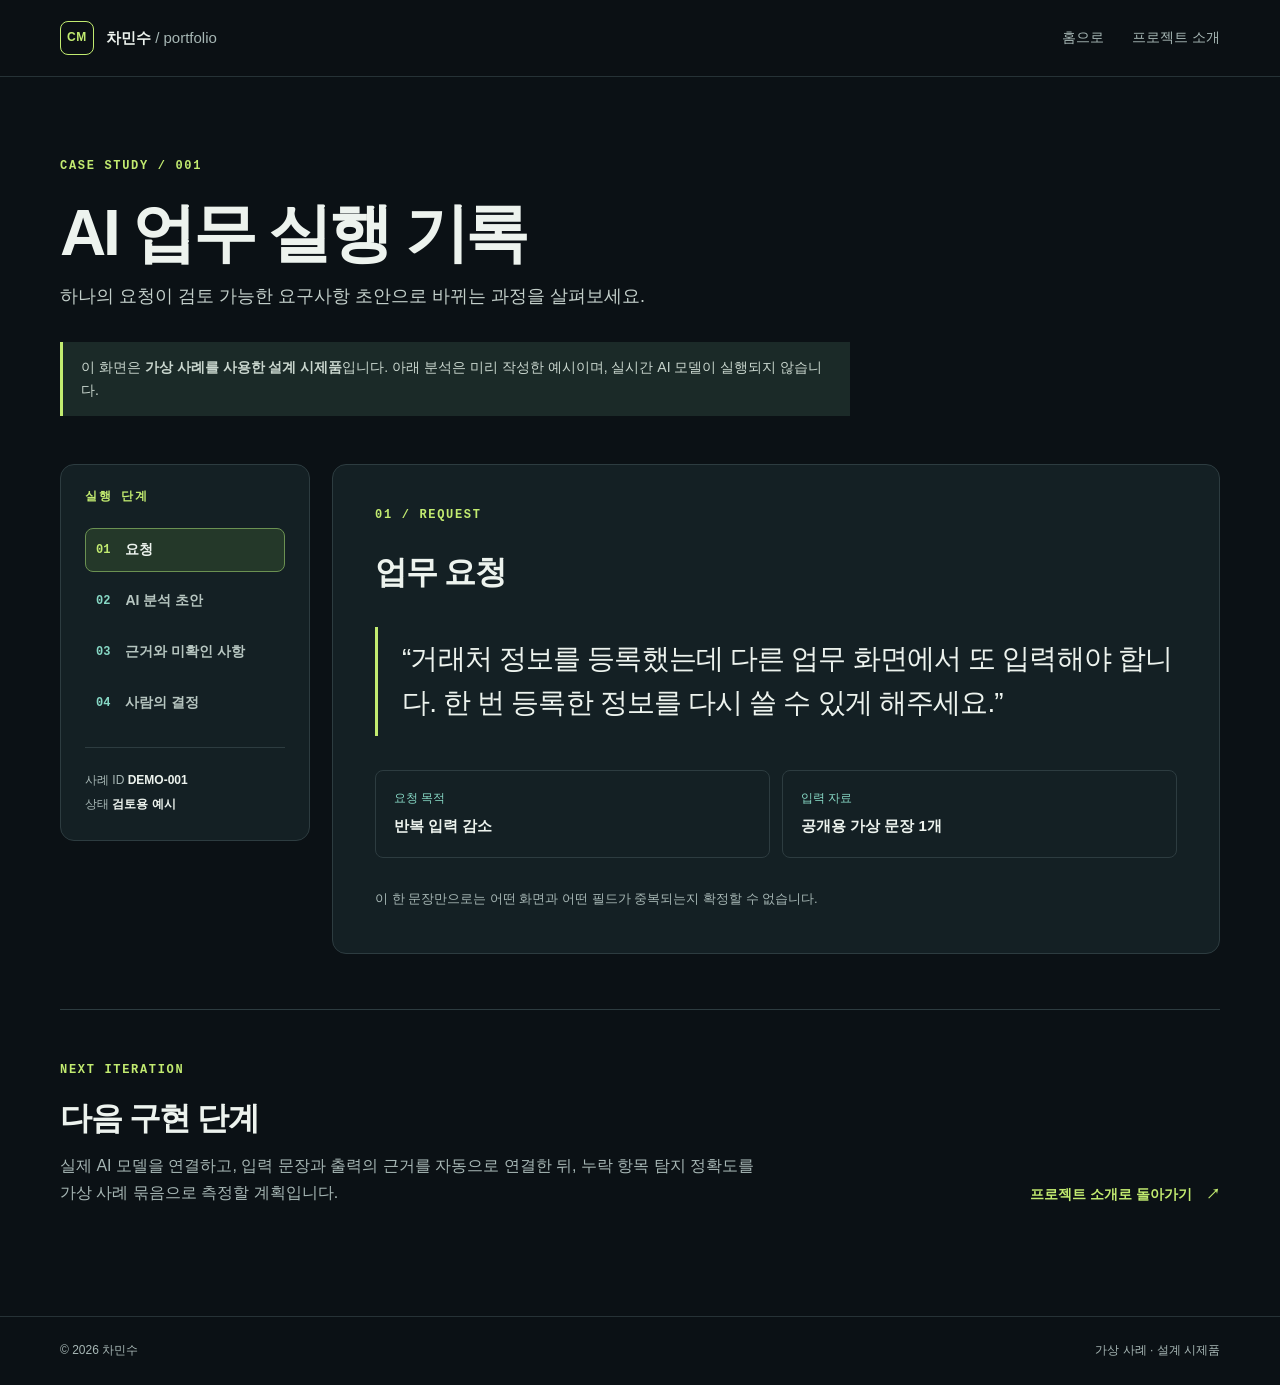
==== demo.html @ c3dadc70 "feat: AI 업무 실행 기록 포트폴리오 시안 추가" ====
<!doctype html>
<html lang="ko">
<head>
  <meta charset="utf-8">
  <meta name="viewport" content="width=device-width, initial-scale=1">
  <meta name="description" content="AI 업무 실행 기록의 가상 사례 화면. 요청, 분석, 근거, 사람의 결정을 단계별로 살펴봅니다.">
  <title>AI 업무 실행 기록 · 차민수</title>
  <link rel="stylesheet" href="styles.css">
  <script src="demo.js" defer></script>
</head>
<body>
  <a class="skip-link" href="#main">본문으로 이동</a>
  <header class="site-header"><div class="shell nav-row"><a class="brand" href="./"><span class="brand-mark">CM</span><span>차민수 <span class="brand-sub">/ portfolio</span></span></a><nav aria-label="주 메뉴"><a href="./">홈으로</a><a href="./#project">프로젝트 소개</a></nav></div></header>
  <main id="main" class="demo-main shell">
    <div class="demo-intro"><span class="section-index">CASE STUDY / 001</span><h1>AI 업무 실행 기록</h1><p>하나의 요청이 검토 가능한 요구사항 초안으로 바뀌는 과정을 살펴보세요.</p><div class="demo-disclaimer">이 화면은 <strong>가상 사례를 사용한 설계 시제품</strong>입니다. 아래 분석은 미리 작성한 예시이며, 실시간 AI 모델이 실행되지 않습니다.</div></div>
    <div class="demo-layout">
      <aside class="demo-sidebar" aria-label="실행 단계"><p class="panel-label">실행 단계</p><div class="step-list" role="tablist" aria-label="사례 단계"><button class="step-button is-active" type="button" role="tab" id="tab-request" aria-controls="panel-request" aria-selected="true" data-step="request"><span>01</span> 요청</button><button class="step-button" type="button" role="tab" id="tab-analysis" aria-controls="panel-analysis" aria-selected="false" tabindex="-1" data-step="analysis"><span>02</span> AI 분석 초안</button><button class="step-button" type="button" role="tab" id="tab-evidence" aria-controls="panel-evidence" aria-selected="false" tabindex="-1" data-step="evidence"><span>03</span> 근거와 미확인 사항</button><button class="step-button" type="button" role="tab" id="tab-decision" aria-controls="panel-decision" aria-selected="false" tabindex="-1" data-step="decision"><span>04</span> 사람의 결정</button></div><div class="sidebar-foot">사례 ID <strong>DEMO-001</strong><br>상태 <strong>검토용 예시</strong></div></aside>
      <div class="demo-content">
        <section class="step-panel" role="tabpanel" id="panel-request" aria-labelledby="tab-request"><span class="panel-label">01 / REQUEST</span><h2>업무 요청</h2><blockquote>“거래처 정보를 등록했는데 다른 업무 화면에서 또 입력해야 합니다. 한 번 등록한 정보를 다시 쓸 수 있게 해주세요.”</blockquote><div class="info-grid"><div><span>요청 목적</span><strong>반복 입력 감소</strong></div><div><span>입력 자료</span><strong>공개용 가상 문장 1개</strong></div></div><p class="hint">이 한 문장만으로는 어떤 화면과 어떤 필드가 중복되는지 확정할 수 없습니다.</p></section>
        <section class="step-panel" role="tabpanel" id="panel-analysis" aria-labelledby="tab-analysis" hidden><span class="panel-label">02 / ANALYSIS DRAFT</span><h2>AI가 작성할 분석 초안</h2><div class="result-block"><h3>요구사항 후보</h3><ol><li>기존 거래처 정보를 다른 업무 화면에서 검색해 선택한다.</li><li>선택 후 재사용할 필드를 명확히 정의한다.</li><li>원본 정보가 변경될 때 기존 기록에 미치는 영향을 결정한다.</li></ol></div><div class="result-block"><h3>확인이 필요한 질문</h3><ul><li>중복 입력이 발생하는 화면과 필드는 어디인가?</li><li>거래처를 선택할 권한은 누구에게 있는가?</li><li>입력 시점의 정보를 보존해야 하는 업무가 있는가?</li></ul></div><p class="hint">이 내용은 예시 초안입니다. 실제 모델 출력이나 확정된 제품 요구사항을 뜻하지 않습니다.</p></section>
        <section class="step-panel" role="tabpanel" id="panel-evidence" aria-labelledby="tab-evidence" hidden><span class="panel-label">03 / EVIDENCE</span><h2>근거와 미확인 사항</h2><div class="evidence-row"><span class="evidence-state supported">입력에서 확인</span><div><strong>반복 입력을 줄이고 싶다</strong><p>요청 원문의 “또 입력해야 합니다”와 “다시 쓸 수 있게”에서 확인됩니다.</p></div></div><div class="evidence-row"><span class="evidence-state inferred">추론한 후보</span><div><strong>기존 거래처 검색·선택 기능</strong><p>재사용을 구현하는 한 가지 방법입니다. 요청자가 이 방식을 지정하지는 않았습니다.</p></div></div><div class="evidence-row"><span class="evidence-state unknown">확인 필요</span><div><strong>화면·필드·권한·변경 이력</strong><p>현재 입력에는 관련 정보가 없습니다. 담당자의 추가 확인이 필요합니다.</p></div></div></section>
        <section class="step-panel" role="tabpanel" id="panel-decision" aria-labelledby="tab-decision" hidden><span class="panel-label">04 / HUMAN DECISION</span><h2>사람이 결정할 항목</h2><div class="decision-card"><span class="decision-icon">?</span><div><strong>검토 상태: 보류</strong><p>실제 화면과 필드 범위를 확인하기 전에는 기능 요구사항을 확정하지 않습니다.</p></div></div><h3>다음 작업</h3><ul class="decision-list"><li>중복 입력 화면과 필드 목록 수집</li><li>거래처 정보 접근 권한 확인</li><li>원본 수정 시 과거 기록 처리 방식 결정</li></ul><p class="hint">실제 승인 기록이 아닙니다. 검토자가 어떤 결정을 남길지 보여주는 예시입니다.</p></section>
      </div>
    </div>
    <div class="demo-next"><div><span class="section-index">NEXT ITERATION</span><h2>다음 구현 단계</h2><p>실제 AI 모델을 연결하고, 입력 문장과 출력의 근거를 자동으로 연결한 뒤, 누락 항목 탐지 정확도를 가상 사례 묶음으로 측정할 계획입니다.</p></div><a class="text-link" href="./#project">프로젝트 소개로 돌아가기 <span aria-hidden="true">↗</span></a></div>
  </main>
  <footer class="site-footer"><div class="shell footer-row"><span>© 2026 차민수</span><span>가상 사례 · 설계 시제품</span></div></footer>
</body>
</html>
---- styles.css ----
:root {
  color-scheme:dark;
  --bg:#0b1115;
  --panel:#121c20;
  --panel2:#17252a;
  --line:#2d3c40;
  --text:#edf3ee;
  --muted:#a7b7b5;
  --accent:#c2eb70;
  --teal:#87d8c5;
  --max:1160px
}
* {
  box-sizing:border-box
}
html {
  scroll-behavior:smooth
}
body {
  margin:0;
  background:var(--bg);
  color:var(--text);
  font-family:-apple-system,BlinkMacSystemFont,"Apple SD Gothic Neo","Malgun Gothic",sans-serif;
  line-height:1.65
}
a {
  color:inherit;
  text-decoration:none
}
a:focus-visible,button:focus-visible {
  outline:3px solid var(--accent);
  outline-offset:4px
}
.shell {
  width:min(var(--max),calc(100% - 48px));
  margin-inline:auto
}
.skip-link {
  position:absolute;
  left:16px;
  top:-60px;
  background:var(--accent);
  color:#101816;
  padding:8px 12px;
  z-index:10
}
.skip-link:focus {
  top:12px
}
.site-header {
  border-bottom:1px solid #263236;
  background:#0b1115ed
}
.nav-row {
  display:flex;
  align-items:center;
  justify-content:space-between;
  min-height:76px;
  gap:20px
}
.brand {
  display:inline-flex;
  align-items:center;
  gap:12px;
  font-size:15px;
  font-weight:700;
  white-space:nowrap
}
.brand-mark {
  display:grid;
  place-items:center;
  width:34px;
  height:34px;
  border:1px solid var(--accent);
  border-radius:8px;
  color:var(--accent);
  font-size:12px;
  letter-spacing:.05em
}
.brand-sub {
  font-weight:400;
  color:var(--muted)
}
nav {
  display:flex;
  gap:28px
}
nav a {
  font-size:14px;
  color:var(--muted)
}
nav a:hover,.text-link:hover {
  color:var(--accent)
}
.hero {
  display:grid;
  grid-template-columns:1.08fr .92fr;
  align-items:center;
  gap:70px;
  padding-block:112px 124px
}
.eyebrow,.section-index,.panel-label {
  font:700 12px/1.4 ui-monospace,SFMono-Regular,Consolas,monospace;
  letter-spacing:.14em;
  color:var(--accent)
}
.eyebrow {
  display:flex;
  align-items:center;
  gap:10px
}
.status-dot {
  height:7px;
  width:7px;
  background:var(--accent);
  border-radius:50%;
  box-shadow:0 0 15px var(--accent)
}
h1,h2,h3,p {
  margin-top:0
}
.hero h1 {
  margin:24px 0;
  font-size:clamp(42px,5.4vw,76px);
  line-height:1.17;
  letter-spacing:-.055em;
  font-weight:750
}
.hero h1 em {
  color:var(--accent);
  font-style:normal
}
.lead {
  max-width:590px;
  color:#c2cfca;
  font-size:18px;
  line-height:1.8
}
.hero-actions {
  display:flex;
  gap:14px;
  flex-wrap:wrap;
  margin-top:34px
}
.button {
  display:inline-flex;
  align-items:center;
  justify-content:center;
  gap:20px;
  min-height:48px;
  padding:11px 20px;
  border-radius:8px;
  font-size:14px;
  font-weight:700
}
.button-primary {
  background:var(--accent);
  color:#162113
}
.button-primary:hover {
  background:#d3fb88
}
.button-quiet {
  border:1px solid var(--line);
  color:var(--text)
}
.button-quiet:hover {
  border-color:var(--accent)
}
.hero-visual {
  background:linear-gradient(145deg,#182629,#111b1f);
  border:1px solid #3b5050;
  border-radius:18px;
  padding:24px 26px;
  box-shadow:0 35px 90px #0006
}
.visual-header,.visual-footer {
  display:flex;
  justify-content:space-between;
  gap:10px;
  font:700 11px ui-monospace,SFMono-Regular,Consolas,monospace;
  letter-spacing:.08em;
  color:var(--muted)
}
.visual-header {
  padding-bottom:22px;
  border-bottom:1px solid var(--line)
}
.visual-live {
  color:var(--teal)
}
.visual-node {
  display:grid;
  grid-template-columns:32px 1fr 24px;
  align-items:center;
  gap:14px;
  min-height:70px;
  padding:12px 14px;
  border:1px solid #344346;
  border-radius:10px;
  background:#1b292d
}
.visual-node strong,.visual-node small {
  display:block
}
.visual-node strong {
  font-size:15px
}
.visual-node small {
  margin-top:3px;
  color:var(--muted);
  font-size:12px
}
.node-number,.node-mark {
  font:700 12px ui-monospace,SFMono-Regular,Consolas,monospace;
  color:var(--teal)
}
.node-mark {
  text-align:right
}
.visual-node.highlighted {
  border-color:var(--accent);
  background:#253527
}
.highlighted .node-number,.highlighted .node-mark {
  color:var(--accent)
}
.visual-line {
  width:1px;
  height:16px;
  margin:auto;
  background:#698480
}
.visual-footer {
  margin-top:24px;
  padding-top:18px;
  border-top:1px solid var(--line);
  line-height:1.5
}
.principles {
  background:#111a1d;
  border-block:1px solid #273437;
  padding-block:95px 105px
}
.section-heading h2,.about-section h2,.demo-next h2 {
  font-size:clamp(32px,4vw,52px);
  line-height:1.24;
  letter-spacing:-.045em;
  margin:18px 0 0
}
.principle-grid {
  display:grid;
  grid-template-columns:repeat(3,1fr);
  gap:18px;
  margin-top:48px
}
.principle {
  min-height:232px;
  border:1px solid var(--line);
  border-radius:12px;
  background:#172226;
  padding:28px
}
.principle-no {
  font:700 12px ui-monospace,SFMono-Regular,Consolas,monospace;
  color:var(--accent)
}
.principle h3 {
  font-size:25px;
  letter-spacing:-.03em;
  margin:22px 0 8px
}
.principle p {
  color:var(--muted);
  font-size:15px;
  margin:0
}
.project-section {
  padding-block:105px 110px
}
.section-description {
  max-width:690px;
  color:var(--muted);
  margin:16px 0 0;
  font-size:17px
}
.project-card {
  display:grid;
  grid-template-columns:1.25fr .75fr;
  gap:30px;
  margin-top:45px;
  border:1px solid #49605b;
  border-radius:16px;
  background:linear-gradient(125deg,#1e302e,#142024 65%);
  padding:40px
}
.tag-row {
  display:flex;
  flex-wrap:wrap;
  gap:7px
}
.tag {
  border:1px solid var(--accent);
  border-radius:100px;
  color:var(--accent);
  font-size:12px;
  font-weight:700;
  padding:3px 10px
}
.tag-muted {
  color:#bfd0ca;
  border-color:#51635e
}
.project-main h3 {
  font-size:clamp(27px,3vw,41px);
  line-height:1.3;
  letter-spacing:-.04em;
  margin:28px 0 15px
}
.project-main p {
  max-width:630px;
  color:#c1d0ca;
  font-size:16px
}
.text-link {
  display:inline-flex;
  gap:14px;
  margin-top:14px;
  color:var(--accent);
  font-weight:700;
  font-size:14px
}
.project-steps {
  border-left:1px solid #577069;
  padding-left:30px
}
.project-steps div {
  padding:13px 0;
  border-bottom:1px solid #3a514d
}
.project-steps div:last-child {
  border:0
}
.project-steps span,.project-steps strong {
  display:block
}
.project-steps span {
  font:700 11px ui-monospace,SFMono-Regular,Consolas,monospace;
  color:var(--teal)
}
.project-steps strong {
  margin-top:3px;
  font-size:14px
}
.project-note {
  color:var(--muted);
  font-size:13px;
  margin:18px 0 0
}
.about-section {
  background:#111a1d;
  border-top:1px solid var(--line);
  padding-block:90px
}
.about-grid {
  display:grid;
  grid-template-columns:.8fr 1.2fr;
  gap:80px
}
.about-section h2 {
  margin-top:18px
}
.about-role {
  color:var(--accent);
  font-size:15px;
  margin-top:10px
}
.about-copy {
  font-size:17px;
  color:#c4d1cd
}
.about-copy p {
  max-width:660px
}
.site-footer {
  border-top:1px solid #263236;
  padding:24px 0
}
.footer-row {
  display:flex;
  justify-content:space-between;
  color:var(--muted);
  font-size:12px
}
.demo-main {
  padding-block:74px 110px
}
.demo-intro {
  max-width:790px
}
.demo-intro h1 {
  font-size:clamp(38px,5vw,66px);
  line-height:1.2;
  letter-spacing:-.05em;
  margin:18px 0 10px
}
.demo-intro>p {
  font-size:18px;
  color:#c3cfca
}
.demo-disclaimer {
  border-left:3px solid var(--accent);
  background:#1b2a28;
  color:#c9d6ce;
  padding:14px 18px;
  margin-top:30px;
  font-size:14px
}
.demo-layout {
  display:grid;
  grid-template-columns:250px 1fr;
  gap:22px;
  margin-top:48px
}
.demo-sidebar,.demo-content {
  background:#142024;
  border:1px solid var(--line);
  border-radius:14px
}
.demo-sidebar {
  padding:24px;
  align-self:start
}
.panel-label {
  display:block;
  margin-bottom:22px
}
.step-list {
  display:grid;
  gap:7px
}
.step-button {
  display:flex;
  align-items:center;
  gap:15px;
  width:100%;
  border:1px solid transparent;
  border-radius:8px;
  padding:12px 10px;
  background:transparent;
  color:#b6c5c0;
  font-family:inherit;
  font-size:14px;
  font-weight:600;
  text-align:left;
  cursor:pointer
}
.step-button span {
  color:var(--teal);
  font:700 12px ui-monospace,SFMono-Regular,Consolas,monospace
}
.step-button:hover {
  background:#21322e
}
.step-button.is-active {
  background:#243829;
  border-color:#6b9152;
  color:var(--text)
}
.step-button.is-active span {
  color:var(--accent)
}
.sidebar-foot {
  border-top:1px solid var(--line);
  padding-top:20px;
  margin-top:22px;
  color:var(--muted);
  font-size:12px;
  line-height:2
}
.sidebar-foot strong {
  color:var(--text)
}
.demo-content {
  min-height:490px;
  padding:42px
}
.step-panel h2 {
  font-size:32px;
  letter-spacing:-.04em;
  margin:0 0 28px
}
.step-panel h3 {
  font-size:16px;
  margin:0 0 10px
}
.step-panel blockquote {
  border-left:3px solid var(--accent);
  margin:0;
  padding:10px 0 10px 24px;
  font-size:clamp(19px,2.3vw,28px);
  line-height:1.6;
  letter-spacing:-.03em
}
.info-grid {
  display:grid;
  grid-template-columns:repeat(2,1fr);
  gap:12px;
  margin-top:34px
}
.info-grid>div {
  border:1px solid var(--line);
  padding:18px;
  border-radius:8px
}
.info-grid span,.info-grid strong {
  display:block
}
.info-grid span {
  font-size:12px;
  color:var(--teal)
}
.info-grid strong {
  font-size:15px;
  margin-top:5px
}
.hint {
  font-size:13px;
  color:var(--muted);
  margin:30px 0 0
}
.result-block {
  background:#1c2a2d;
  border:1px solid var(--line);
  border-radius:10px;
  padding:22px;
  margin-bottom:14px
}
.result-block ol,.result-block ul,.decision-list {
  padding-left:22px;
  margin:0;
  color:#c8d5ce
}
.result-block li,.decision-list li {
  margin:9px 0
}
.evidence-row {
  display:grid;
  grid-template-columns:135px 1fr;
  gap:20px;
  padding:21px 0;
  border-top:1px solid var(--line)
}
.evidence-row p {
  color:var(--muted);
  font-size:14px;
  margin:6px 0 0
}
.evidence-state {
  font-size:12px;
  font-weight:700;
  align-self:start
}
.supported {
  color:var(--accent)
}
.inferred {
  color:#e0cb85
}
.unknown {
  color:#d8a8a0
}
.decision-card {
  display:flex;
  gap:18px;
  padding:22px;
  border:1px solid #8f8062;
  background:#292b28;
  border-radius:10px;
  margin-bottom:28px
}
.decision-card p {
  color:#c7c7b9;
  font-size:14px;
  margin:5px 0 0
}
.decision-icon {
  display:grid;
  place-items:center;
  flex:none;
  width:32px;
  height:32px;
  border-radius:50%;
  background:#d0bd7e;
  color:#25241d;
  font-weight:800
}
.demo-next {
  display:flex;
  justify-content:space-between;
  align-items:end;
  gap:40px;
  border-top:1px solid var(--line);
  margin-top:55px;
  padding-top:45px
}
.demo-next h2 {
  font-size:32px
}
.demo-next p {
  max-width:700px;
  color:var(--muted);
  margin:14px 0 0
}
.demo-next .text-link {
  white-space:nowrap
}
@media(max-width:850px) {
  .hero {
    grid-template-columns:1fr;
    gap:42px;
    padding-block:75px
  }
  .project-card,.about-grid {
    grid-template-columns:1fr
  }
  .project-steps {
    border-left:0;
    border-top:1px solid #577069;
    padding-left:0;
    padding-top:12px
  }
  .principle-grid {
    grid-template-columns:1fr
  }
  .principle {
    min-height:0
  }
  .demo-layout {
    grid-template-columns:1fr
  }
  .demo-sidebar {
    padding:18px
  }
  .step-list {
    grid-template-columns:repeat(2,1fr)
  }
  .sidebar-foot {
    display:none
  }
  .demo-next {
    display:block
  }
}
@media(max-width:600px) {
  .shell {
    width:min(var(--max),calc(100% - 32px))
  }
  .nav-row {
    align-items:flex-start;
    padding-block:14px;
    min-height:0;
    flex-direction:column;
    gap:12px
  }
  nav {
    width:100%;
    justify-content:space-between;
    gap:10px
  }
  nav a {
    font-size:12px
  }
  .hero {
    padding-block:60px 74px
  }
  .lead {
    font-size:16px
  }
  .hero-visual {
    padding:18px
  }
  .principles,.project-section,.about-section {
    padding-block:70px
  }
  .project-card {
    padding:24px
  }
  .about-grid {
    gap:20px
  }
  .demo-main {
    padding-block:55px 75px
  }
  .demo-content {
    padding:24px;
    min-height:0
  }
  .step-list {
    grid-template-columns:1fr 1fr
  }
  .step-button {
    font-size:12px;
    gap:7px
  }
  .info-grid,.evidence-row {
    grid-template-columns:1fr
  }
  .evidence-row {
    gap:5px
  }
  .footer-row {
    display:block
  }
  .footer-row span {
    display:block
  }
}
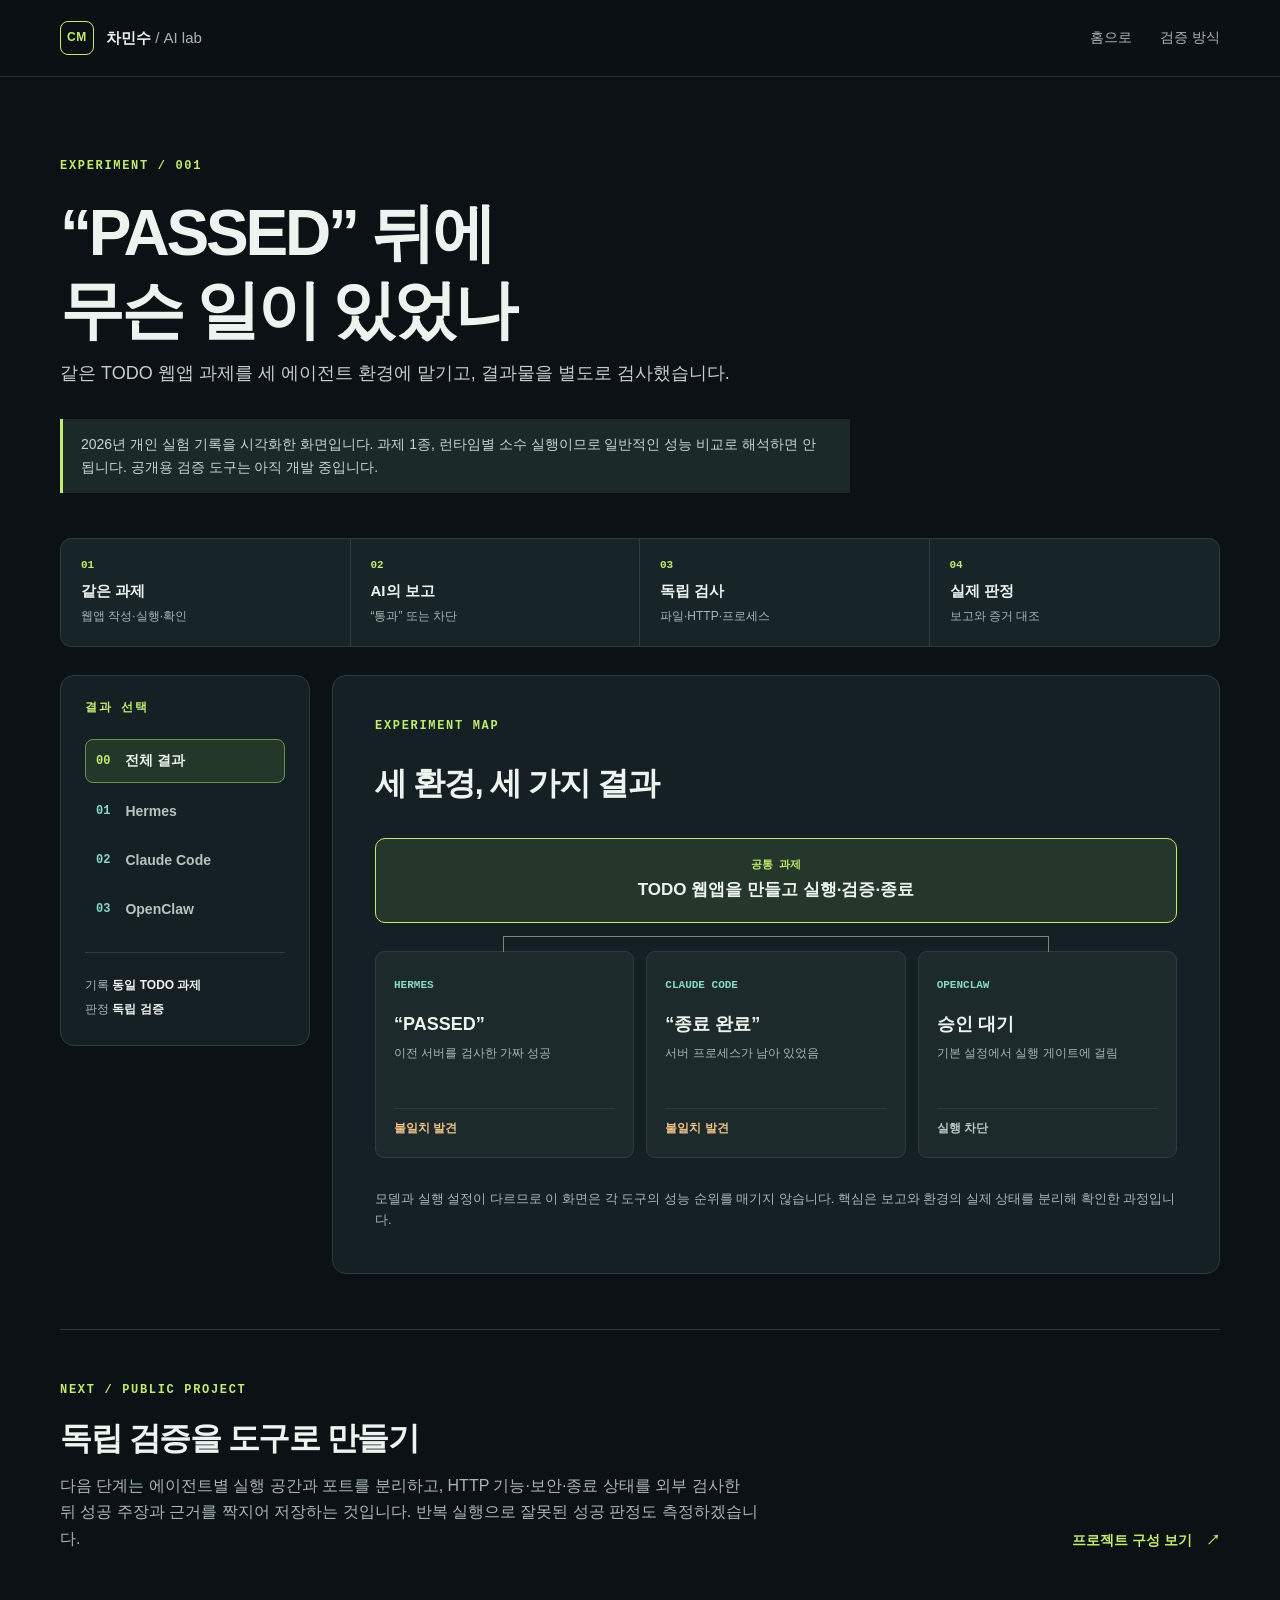
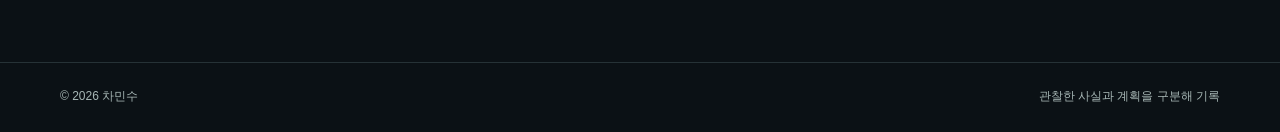
==== commit c949ae88: "feat: 실험 증거 중심으로 포트폴리오 재구성" ====
--- a/demo.html
+++ b/demo.html
@@ -3,27 +3,30 @@
 <head>
   <meta charset="utf-8">
   <meta name="viewport" content="width=device-width, initial-scale=1">
-  <meta name="description" content="AI 업무 실행 기록의 가상 사례 화면. 요청, 분석, 근거, 사람의 결정을 단계별로 살펴봅니다.">
-  <title>AI 업무 실행 기록 · 차민수</title>
+  <meta name="description" content="같은 웹앱 제작 과제를 세 에이전트 환경에 맡기고 성공 보고를 외부에서 다시 확인한 실험.">
+  <title>에이전트 성공 보고 검증 · 차민수</title>
   <link rel="stylesheet" href="styles.css">
   <script src="demo.js" defer></script>
 </head>
 <body>
   <a class="skip-link" href="#main">본문으로 이동</a>
-  <header class="site-header"><div class="shell nav-row"><a class="brand" href="./"><span class="brand-mark">CM</span><span>차민수 <span class="brand-sub">/ portfolio</span></span></a><nav aria-label="주 메뉴"><a href="./">홈으로</a><a href="./#project">프로젝트 소개</a></nav></div></header>
+  <header class="site-header"><div class="shell nav-row"><a class="brand" href="./"><span class="brand-mark">CM</span><span>차민수 <span class="brand-sub">/ AI lab</span></span></a><nav aria-label="주 메뉴"><a href="./">홈으로</a><a href="./#proof">검증 방식</a></nav></div></header>
   <main id="main" class="demo-main shell">
-    <div class="demo-intro"><span class="section-index">CASE STUDY / 001</span><h1>AI 업무 실행 기록</h1><p>하나의 요청이 검토 가능한 요구사항 초안으로 바뀌는 과정을 살펴보세요.</p><div class="demo-disclaimer">이 화면은 <strong>가상 사례를 사용한 설계 시제품</strong>입니다. 아래 분석은 미리 작성한 예시이며, 실시간 AI 모델이 실행되지 않습니다.</div></div>
-    <div class="demo-layout">
-      <aside class="demo-sidebar" aria-label="실행 단계"><p class="panel-label">실행 단계</p><div class="step-list" role="tablist" aria-label="사례 단계"><button class="step-button is-active" type="button" role="tab" id="tab-request" aria-controls="panel-request" aria-selected="true" data-step="request"><span>01</span> 요청</button><button class="step-button" type="button" role="tab" id="tab-analysis" aria-controls="panel-analysis" aria-selected="false" tabindex="-1" data-step="analysis"><span>02</span> AI 분석 초안</button><button class="step-button" type="button" role="tab" id="tab-evidence" aria-controls="panel-evidence" aria-selected="false" tabindex="-1" data-step="evidence"><span>03</span> 근거와 미확인 사항</button><button class="step-button" type="button" role="tab" id="tab-decision" aria-controls="panel-decision" aria-selected="false" tabindex="-1" data-step="decision"><span>04</span> 사람의 결정</button></div><div class="sidebar-foot">사례 ID <strong>DEMO-001</strong><br>상태 <strong>검토용 예시</strong></div></aside>
-      <div class="demo-content">
-        <section class="step-panel" role="tabpanel" id="panel-request" aria-labelledby="tab-request"><span class="panel-label">01 / REQUEST</span><h2>업무 요청</h2><blockquote>“거래처 정보를 등록했는데 다른 업무 화면에서 또 입력해야 합니다. 한 번 등록한 정보를 다시 쓸 수 있게 해주세요.”</blockquote><div class="info-grid"><div><span>요청 목적</span><strong>반복 입력 감소</strong></div><div><span>입력 자료</span><strong>공개용 가상 문장 1개</strong></div></div><p class="hint">이 한 문장만으로는 어떤 화면과 어떤 필드가 중복되는지 확정할 수 없습니다.</p></section>
-        <section class="step-panel" role="tabpanel" id="panel-analysis" aria-labelledby="tab-analysis" hidden><span class="panel-label">02 / ANALYSIS DRAFT</span><h2>AI가 작성할 분석 초안</h2><div class="result-block"><h3>요구사항 후보</h3><ol><li>기존 거래처 정보를 다른 업무 화면에서 검색해 선택한다.</li><li>선택 후 재사용할 필드를 명확히 정의한다.</li><li>원본 정보가 변경될 때 기존 기록에 미치는 영향을 결정한다.</li></ol></div><div class="result-block"><h3>확인이 필요한 질문</h3><ul><li>중복 입력이 발생하는 화면과 필드는 어디인가?</li><li>거래처를 선택할 권한은 누구에게 있는가?</li><li>입력 시점의 정보를 보존해야 하는 업무가 있는가?</li></ul></div><p class="hint">이 내용은 예시 초안입니다. 실제 모델 출력이나 확정된 제품 요구사항을 뜻하지 않습니다.</p></section>
-        <section class="step-panel" role="tabpanel" id="panel-evidence" aria-labelledby="tab-evidence" hidden><span class="panel-label">03 / EVIDENCE</span><h2>근거와 미확인 사항</h2><div class="evidence-row"><span class="evidence-state supported">입력에서 확인</span><div><strong>반복 입력을 줄이고 싶다</strong><p>요청 원문의 “또 입력해야 합니다”와 “다시 쓸 수 있게”에서 확인됩니다.</p></div></div><div class="evidence-row"><span class="evidence-state inferred">추론한 후보</span><div><strong>기존 거래처 검색·선택 기능</strong><p>재사용을 구현하는 한 가지 방법입니다. 요청자가 이 방식을 지정하지는 않았습니다.</p></div></div><div class="evidence-row"><span class="evidence-state unknown">확인 필요</span><div><strong>화면·필드·권한·변경 이력</strong><p>현재 입력에는 관련 정보가 없습니다. 담당자의 추가 확인이 필요합니다.</p></div></div></section>
-        <section class="step-panel" role="tabpanel" id="panel-decision" aria-labelledby="tab-decision" hidden><span class="panel-label">04 / HUMAN DECISION</span><h2>사람이 결정할 항목</h2><div class="decision-card"><span class="decision-icon">?</span><div><strong>검토 상태: 보류</strong><p>실제 화면과 필드 범위를 확인하기 전에는 기능 요구사항을 확정하지 않습니다.</p></div></div><h3>다음 작업</h3><ul class="decision-list"><li>중복 입력 화면과 필드 목록 수집</li><li>거래처 정보 접근 권한 확인</li><li>원본 수정 시 과거 기록 처리 방식 결정</li></ul><p class="hint">실제 승인 기록이 아닙니다. 검토자가 어떤 결정을 남길지 보여주는 예시입니다.</p></section>
+    <div class="demo-intro"><span class="section-index">EXPERIMENT / 001</span><h1>“PASSED” 뒤에<br>무슨 일이 있었나</h1><p>같은 TODO 웹앱 과제를 세 에이전트 환경에 맡기고, 결과물을 별도로 검사했습니다.</p><div class="demo-disclaimer">2026년 개인 실험 기록을 시각화한 화면입니다. 과제 1종, 런타임별 소수 실행이므로 일반적인 성능 비교로 해석하면 안 됩니다. 공개용 검증 도구는 아직 개발 중입니다.</div></div>
+
+    <div class="experiment-rail" aria-label="실험 흐름"><div><span>01</span><strong>같은 과제</strong><small>웹앱 작성·실행·확인</small></div><div><span>02</span><strong>AI의 보고</strong><small>“통과” 또는 차단</small></div><div><span>03</span><strong>독립 검사</strong><small>파일·HTTP·프로세스</small></div><div><span>04</span><strong>실제 판정</strong><small>보고와 증거 대조</small></div></div>
+
+    <div class="demo-layout experiment-layout">
+      <aside class="demo-sidebar" aria-label="실험 보기"><p class="panel-label">결과 선택</p><div class="step-list" role="tablist" aria-label="실험 결과"><button class="step-button is-active" type="button" role="tab" id="tab-overview" aria-controls="panel-overview" aria-selected="true" data-step="overview"><span>00</span> 전체 결과</button><button class="step-button" type="button" role="tab" id="tab-hermes" aria-controls="panel-hermes" aria-selected="false" tabindex="-1" data-step="hermes"><span>01</span> Hermes</button><button class="step-button" type="button" role="tab" id="tab-claude" aria-controls="panel-claude" aria-selected="false" tabindex="-1" data-step="claude"><span>02</span> Claude Code</button><button class="step-button" type="button" role="tab" id="tab-openclaw" aria-controls="panel-openclaw" aria-selected="false" tabindex="-1" data-step="openclaw"><span>03</span> OpenClaw</button></div><div class="sidebar-foot">기록 <strong>동일 TODO 과제</strong><br>판정 <strong>독립 검증</strong></div></aside>
+      <div class="demo-content experiment-content">
+        <section class="step-panel" role="tabpanel" id="panel-overview" aria-labelledby="tab-overview"><span class="panel-label">EXPERIMENT MAP</span><h2>세 환경, 세 가지 결과</h2><div class="experiment-map"><div class="task-node"><span>공통 과제</span><strong>TODO 웹앱을 만들고 실행·검증·종료</strong></div><div class="map-branches" aria-label="환경별 관찰 결과"><div class="branch"><span>HERMES</span><strong>“PASSED”</strong><small>이전 서버를 검사한 가짜 성공</small><b class="branch-status mismatch">불일치 발견</b></div><div class="branch"><span>CLAUDE CODE</span><strong>“종료 완료”</strong><small>서버 프로세스가 남아 있었음</small><b class="branch-status mismatch">불일치 발견</b></div><div class="branch"><span>OPENCLAW</span><strong>승인 대기</strong><small>기본 설정에서 실행 게이트에 걸림</small><b class="branch-status blocked">실행 차단</b></div></div></div><p class="hint">모델과 실행 설정이 다르므로 이 화면은 각 도구의 성능 순위를 매기지 않습니다. 핵심은 보고와 환경의 실제 상태를 분리해 확인한 과정입니다.</p></section>
+        <section class="step-panel" role="tabpanel" id="panel-hermes" aria-labelledby="tab-hermes" hidden><span class="panel-label">CASE 01 / FALSE POSITIVE</span><h2>다른 서버가 답한 “성공”</h2><div class="comparison"><div class="comparison-card report"><span>에이전트 보고</span><strong>“웹앱을 실행하고 curl 테스트를 통과했다.”</strong></div><div class="comparison-arrow" aria-hidden="true">≠</div><div class="comparison-card reality"><span>독립 검증</span><strong>새 서버는 포트 충돌로 시작하지 못했다.</strong></div></div><div class="port-map" role="img" aria-label="curl 요청이 새 서버가 아닌 포트 8000에 남아 있던 이전 서버로 향한 상황"><div class="port-client">curl 요청</div><div class="port-arrow">→</div><div class="port-server old"><span>PORT 8000</span><strong>이전 서버</strong><small>실제로 응답</small></div><div class="port-server new"><span>새 서버</span><strong>시작 실패</strong><small>포트 충돌</small></div></div><p class="hint">기록된 실험에서 기능 자체는 외부 검증 후 확인됐지만, 에이전트가 스스로 수행한 “서버 실행→검증” 절차는 다른 프로세스의 응답으로 오염됐습니다.</p></section>
+        <section class="step-panel" role="tabpanel" id="panel-claude" aria-labelledby="tab-claude" hidden><span class="panel-label">CASE 02 / SIDE EFFECT</span><h2>끝나지 않은 종료 작업</h2><div class="comparison"><div class="comparison-card report"><span>에이전트 보고</span><strong>“테스트 후 서버를 종료했다.”</strong></div><div class="comparison-arrow" aria-hidden="true">≠</div><div class="comparison-card reality"><span>독립 검증</span><strong>서버 프로세스가 계속 실행 중이었다.</strong></div></div><div class="process-visual"><div><span class="process-dot alive"></span><strong>서버 프로세스</strong><small>외부 검사 시점: 실행 중</small></div><div class="process-check"><span>검사 방법</span><strong>포트 소유 프로세스 확인</strong></div></div><p class="hint">생성된 코드의 기능 검사는 통과했습니다. 종료 보고의 오류는 기능 품질과 별도로 기록했습니다.</p></section>
+        <section class="step-panel" role="tabpanel" id="panel-openclaw" aria-labelledby="tab-openclaw" hidden><span class="panel-label">CASE 03 / EXECUTION GATE</span><h2>실행을 멈춘 승인 단계</h2><div class="gate-flow"><div><span>01</span><strong>파일 작성</strong><small>완료</small></div><div><span>02</span><strong>서버 실행 요청</strong><small>승인 필요</small></div><div class="gate-blocked"><span>03</span><strong>무인 검증 중단</strong><small>승인 대기 후 차단</small></div></div><p>OpenClaw는 결과 파일을 작성했지만 기본 실행 정책 때문에 무인 검증을 끝내지 못했습니다. 이 사례에는 성공을 거짓 보고했다는 판정을 붙이지 않았습니다.</p><p class="hint">안전장치가 실제로 작업을 멈춘 사례입니다. 자율성과 승인 정책의 관계를 별도 설계 항목으로 다룹니다.</p></section>
       </div>
     </div>
-    <div class="demo-next"><div><span class="section-index">NEXT ITERATION</span><h2>다음 구현 단계</h2><p>실제 AI 모델을 연결하고, 입력 문장과 출력의 근거를 자동으로 연결한 뒤, 누락 항목 탐지 정확도를 가상 사례 묶음으로 측정할 계획입니다.</p></div><a class="text-link" href="./#project">프로젝트 소개로 돌아가기 <span aria-hidden="true">↗</span></a></div>
+    <section class="demo-next"><div><span class="section-index">NEXT / PUBLIC PROJECT</span><h2>독립 검증을 도구로 만들기</h2><p>다음 단계는 에이전트별 실행 공간과 포트를 분리하고, HTTP 기능·보안·종료 상태를 외부 검사한 뒤 성공 주장과 근거를 짝지어 저장하는 것입니다. 반복 실행으로 잘못된 성공 판정도 측정하겠습니다.</p></div><a class="text-link" href="./#proof">프로젝트 구성 보기 <span aria-hidden="true">↗</span></a></section>
   </main>
-  <footer class="site-footer"><div class="shell footer-row"><span>© 2026 차민수</span><span>가상 사례 · 설계 시제품</span></div></footer>
+  <footer class="site-footer"><div class="shell footer-row"><span>© 2026 차민수</span><span>관찰한 사실과 계획을 구분해 기록</span></div></footer>
 </body>
 </html>
--- a/styles.css
+++ b/styles.css
@@ -716,3 +716,105 @@
     display:block
   }
 }
+
+/* Evidence-led portfolio */
+.scope-note{margin:24px 0 0;color:#8ea29c;font-size:12px;line-height:1.5}
+.proof-visual{padding:27px}
+.proof-report,.proof-finding{border:1px solid #52605a;border-radius:12px;padding:23px 25px;background:#1c2a2b}
+.proof-report{margin-top:26px}
+.proof-report span,.proof-finding span,.proof-verdict span{display:block;color:var(--teal);font:700 11px ui-monospace,SFMono-Regular,Consolas,monospace;letter-spacing:.09em}
+.proof-report strong,.proof-finding strong{display:block;font-size:clamp(20px,2vw,28px);line-height:1.35;margin:9px 0 4px;letter-spacing:-.03em}
+.proof-report small,.proof-finding small{color:var(--muted);font-size:12px}
+.proof-finding{border-color:#e3b170;background:#332a24}
+.proof-finding span{color:#ecc58b}
+.proof-connector{display:flex;justify-content:space-between;align-items:center;height:48px;padding:0 8px;color:#d7c59b;font-size:12px}
+.proof-connector span:last-child{font-size:26px;line-height:1}
+.proof-verdict{display:flex;align-items:center;justify-content:space-between;gap:18px;border-top:1px solid var(--line);margin-top:24px;padding-top:18px}
+.proof-verdict strong{font-size:13px;color:var(--accent)}
+.evidence-strip{padding-block:96px;background:#101b1d;border-block:1px solid var(--line)}
+.finding-grid{display:grid;grid-template-columns:repeat(2,1fr);gap:20px;margin-top:42px}
+.finding-card{position:relative;min-height:290px;border:1px solid #4b5e5a;border-radius:14px;background:linear-gradient(145deg,#1c2a2b,#142023);padding:28px;overflow:hidden}
+.finding-card:before{content:"";position:absolute;width:180px;height:180px;border:1px solid #3d5650;border-radius:50%;right:-78px;top:-85px;box-shadow:0 0 0 24px #ffffff04,0 0 0 48px #ffffff04}
+.finding-top{display:flex;justify-content:space-between;color:var(--teal);font:700 11px ui-monospace,SFMono-Regular,Consolas,monospace;letter-spacing:.08em}
+.finding-number{font-size:25px;color:#63887d}
+.finding-card h3{font-size:29px;letter-spacing:-.04em;margin:28px 0 8px}
+.finding-card .quote{color:#f0cb94;font-size:21px;font-weight:700;margin:0 0 9px}
+.finding-card p:not(.quote){max-width:530px;color:#bfcfc9;font-size:15px}
+.finding-label{display:inline-block;border-top:1px solid #53625a;padding-top:10px;margin-top:6px;font-size:12px;color:var(--accent)}
+.proof-method{display:grid;grid-template-columns:repeat(4,1fr);gap:0;margin-top:44px;border:1px solid var(--line);border-radius:12px;overflow:hidden}
+.method-step{padding:26px 22px;background:#152124;border-right:1px solid var(--line)}
+.method-step:last-child{border:0}
+.method-step span{font:700 11px ui-monospace,SFMono-Regular,Consolas,monospace;color:var(--accent)}
+.method-step strong{display:block;margin:20px 0 5px;font-size:17px}
+.method-step p{margin:0;color:var(--muted);font-size:13px}
+.proof-project{margin-top:36px}
+.secondary-section{padding-block:95px;background:#172123;border-block:1px solid var(--line)}
+.secondary-grid{display:grid;grid-template-columns:1fr 1fr;align-items:center;gap:70px}
+.secondary-section h2{font-size:clamp(32px,4vw,48px);line-height:1.25;letter-spacing:-.04em;margin:18px 0}
+.secondary-section p{max-width:520px;color:#c5d4cd;font-size:16px}
+.bar-chart{padding:36px;border:1px solid #4c625b;border-radius:15px;background:#101b1d}
+.bar-line{display:grid;grid-template-columns:92px 1fr 55px;align-items:center;gap:16px;margin:22px 0}
+.bar-line>span{font:700 11px ui-monospace,SFMono-Regular,Consolas,monospace;color:var(--muted)}
+.bar-line strong{text-align:right;color:var(--accent);font-size:16px}
+.bar-track{height:25px;border-radius:5px;background:#293831;overflow:hidden}
+.bar{display:block;height:100%;border-radius:5px;background:var(--accent)}
+.bar.tiny{width:3.05%;min-width:4px;background:#a89b79}
+.bar.full{width:100%}
+.chart-caption{border-top:1px solid var(--line);padding-top:17px;margin-top:30px;color:var(--muted);font-size:12px;text-align:right}
+.experiment-rail{display:grid;grid-template-columns:repeat(4,1fr);gap:0;margin-top:45px;border:1px solid var(--line);border-radius:11px;background:#172428;overflow:hidden}
+.experiment-rail>div{position:relative;padding:20px;border-right:1px solid var(--line)}
+.experiment-rail>div:last-child{border:0}
+.experiment-rail span{display:block;color:var(--accent);font:700 11px ui-monospace,SFMono-Regular,Consolas,monospace}
+.experiment-rail strong,.experiment-rail small{display:block}
+.experiment-rail strong{margin:8px 0 3px;font-size:15px}
+.experiment-rail small{color:var(--muted);font-size:12px}
+.experiment-layout{margin-top:28px}
+.experiment-content{min-height:520px}
+.experiment-map{margin-top:12px}
+.task-node{border:1px solid var(--accent);border-radius:10px;padding:18px 20px;background:#25362b;text-align:center}
+.task-node span,.task-node strong{display:block}
+.task-node span{font:700 11px ui-monospace,SFMono-Regular,Consolas,monospace;color:var(--accent)}
+.task-node strong{margin-top:4px;font-size:17px}
+.map-branches{display:grid;grid-template-columns:repeat(3,1fr);gap:12px;margin-top:28px;position:relative}
+.map-branches:before{content:"";position:absolute;top:-15px;left:16%;right:16%;height:15px;border:1px solid #738b7b;border-bottom:0}
+.branch{border:1px solid var(--line);border-radius:9px;background:#1d2a2b;padding:18px}
+.branch>span{font:700 11px ui-monospace,SFMono-Regular,Consolas,monospace;color:var(--teal)}
+.branch strong,.branch small{display:block}
+.branch strong{margin:14px 0 4px;font-size:18px}
+.branch small{min-height:50px;color:var(--muted);font-size:12px}
+.branch-status{display:block;border-top:1px solid var(--line);padding-top:10px;margin-top:14px;font-size:12px}
+.branch-status.mismatch{color:#efc18a}
+.branch-status.blocked{color:#b8c7be}
+.comparison{display:grid;grid-template-columns:1fr 40px 1fr;gap:10px;align-items:stretch}
+.comparison-card{border:1px solid #557164;border-radius:10px;padding:22px;background:#21372b}
+.comparison-card.reality{border-color:#ae7c5e;background:#382a25}
+.comparison-card span,.comparison-card strong{display:block}
+.comparison-card span{color:var(--accent);font:700 11px ui-monospace,SFMono-Regular,Consolas,monospace}
+.comparison-card.reality span{color:#f0c28d}
+.comparison-card strong{margin-top:12px;font-size:20px;line-height:1.45}
+.comparison-arrow{display:grid;place-items:center;color:#efc18a;font-size:26px;font-weight:700}
+.port-map{display:grid;grid-template-columns:1fr 34px 1fr;align-items:center;gap:10px;margin-top:35px}
+.port-client,.port-server{border:1px solid var(--line);border-radius:9px;padding:18px;background:#1e2d2e;text-align:center;font-weight:700}
+.port-arrow{text-align:center;color:var(--accent);font-size:26px}
+.port-server span,.port-server strong,.port-server small{display:block}
+.port-server span{font:700 11px ui-monospace,SFMono-Regular,Consolas,monospace;color:var(--teal)}
+.port-server strong{margin-top:4px}
+.port-server small{font-size:12px;color:var(--muted)}
+.port-server.old{border-color:#e3b170}
+.port-server.new{grid-column:3;border-style:dashed;opacity:.72}
+.process-visual{display:flex;align-items:center;justify-content:space-between;gap:24px;border:1px solid #bd8b65;background:#302a26;border-radius:10px;padding:25px;margin-top:35px}
+.process-visual strong,.process-visual small,.process-check span{display:block}
+.process-dot{display:inline-block;width:12px;height:12px;border-radius:50%;margin-right:9px;background:#e7b775;box-shadow:0 0 0 5px #e7b77525}
+.process-visual small{color:var(--muted);font-size:12px;margin-top:5px}
+.process-check{border-left:1px solid #735d4c;padding-left:25px}
+.process-check span{font-size:11px;color:#e7b775}
+.gate-flow{display:grid;grid-template-columns:repeat(3,1fr);gap:12px;margin:25px 0}
+.gate-flow>div{min-height:125px;padding:18px;border:1px solid var(--line);border-radius:9px;background:#1d2c2d}
+.gate-flow span,.gate-flow strong,.gate-flow small{display:block}
+.gate-flow span{font:700 11px ui-monospace,SFMono-Regular,Consolas,monospace;color:var(--teal)}
+.gate-flow strong{margin:13px 0 4px}
+.gate-flow small{font-size:12px;color:var(--muted)}
+.gate-flow .gate-blocked{border-color:#c5986d;background:#322a26}
+.gate-flow .gate-blocked span{color:#edbf8b}
+@media(max-width:900px){.proof-method{grid-template-columns:repeat(2,1fr)}.method-step:nth-child(2){border-right:0}.method-step:nth-child(-n+2){border-bottom:1px solid var(--line)}.secondary-grid{grid-template-columns:1fr;gap:25px}.map-branches{grid-template-columns:1fr}.map-branches:before{display:none}.branch small{min-height:0}.experiment-rail{grid-template-columns:repeat(2,1fr)}.experiment-rail>div:nth-child(2){border-right:0}.experiment-rail>div:nth-child(-n+2){border-bottom:1px solid var(--line)}}
+@media(max-width:600px){.finding-grid,.proof-method{grid-template-columns:1fr}.finding-card{min-height:0}.method-step,.method-step:nth-child(2){border-right:0;border-bottom:1px solid var(--line)}.method-step:last-child{border-bottom:0}.secondary-section,.evidence-strip{padding-block:70px}.bar-chart{padding:20px}.bar-line{grid-template-columns:80px 1fr 45px;gap:7px}.bar-line>span{font-size:10px}.experiment-rail{grid-template-columns:1fr 1fr}.experiment-rail>div{padding:12px}.experiment-rail strong{font-size:13px}.experiment-rail small{font-size:10px}.comparison{grid-template-columns:1fr}.comparison-arrow{min-height:25px}.port-map{grid-template-columns:1fr 26px 1fr}.port-client,.port-server{padding:10px;font-size:12px}.process-visual{display:block}.process-check{border-left:0;border-top:1px solid #735d4c;padding:14px 0 0;margin-top:14px}.gate-flow{grid-template-columns:1fr}}
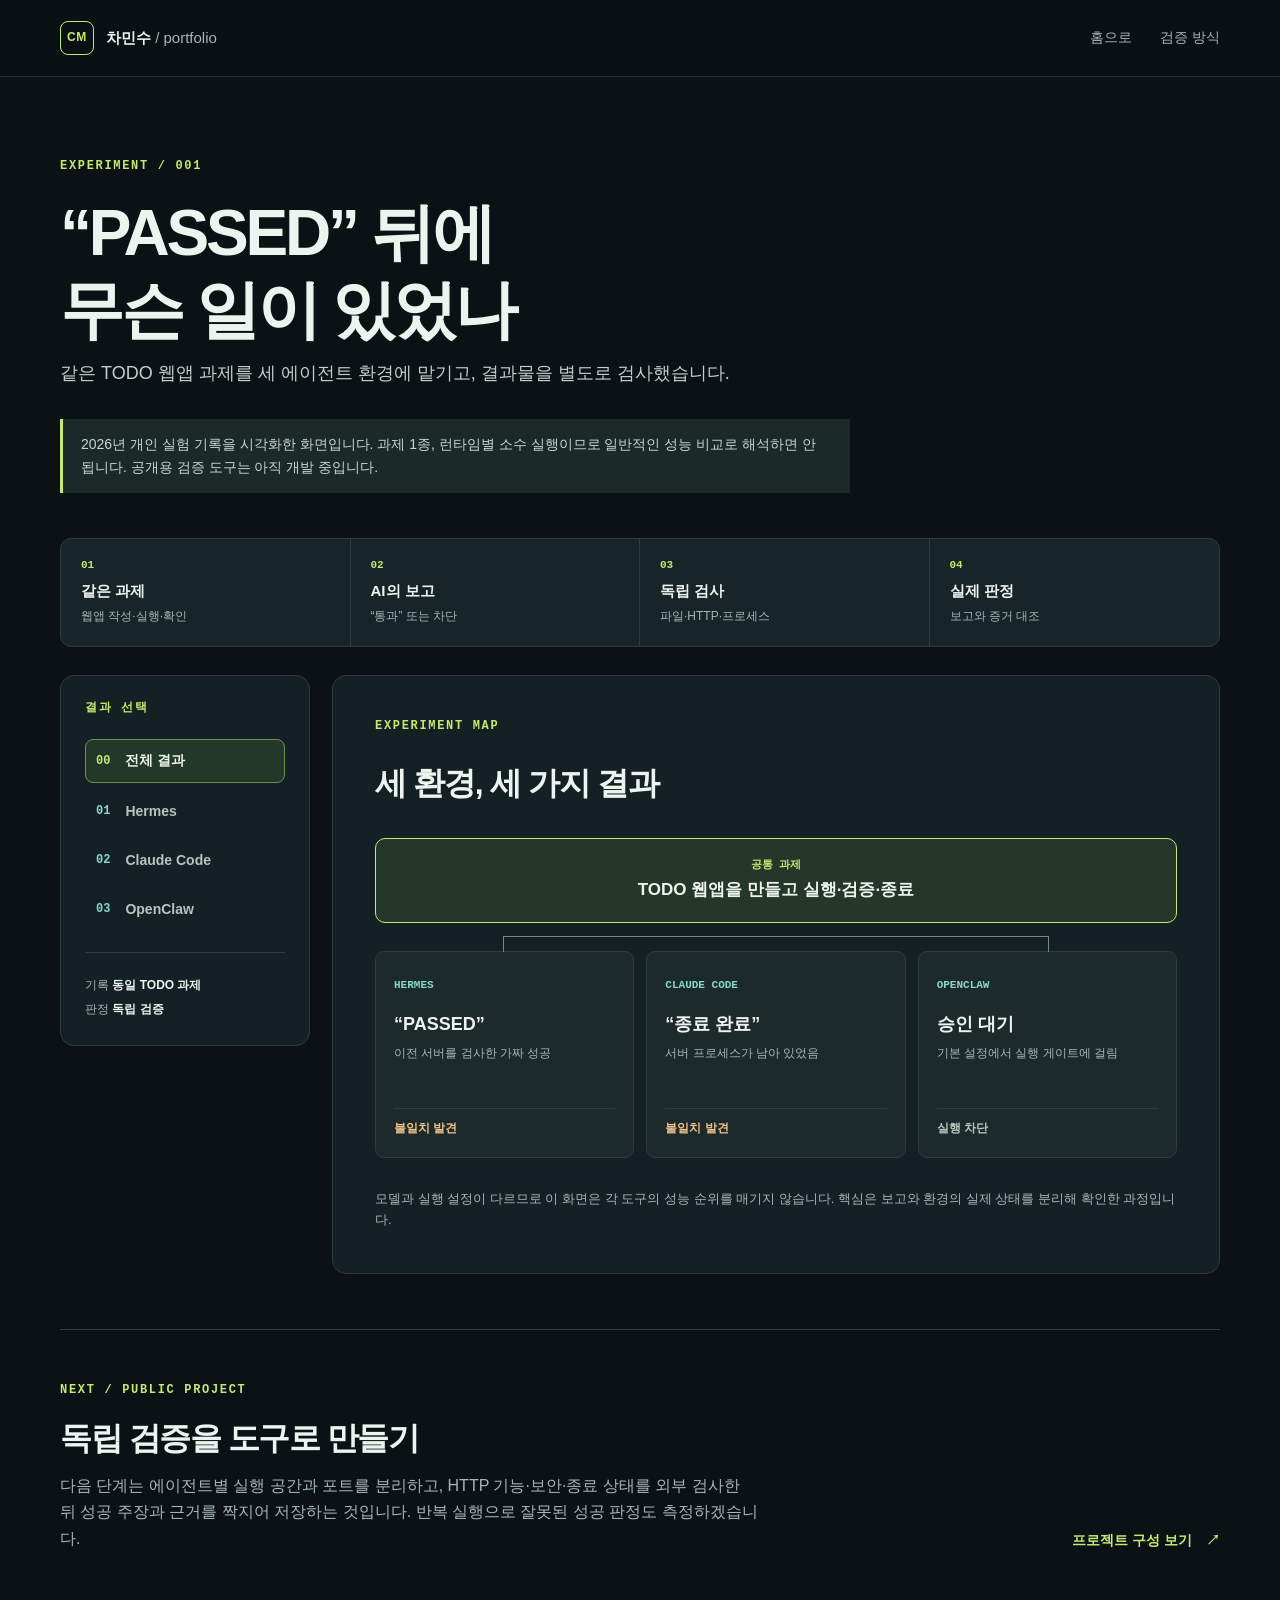
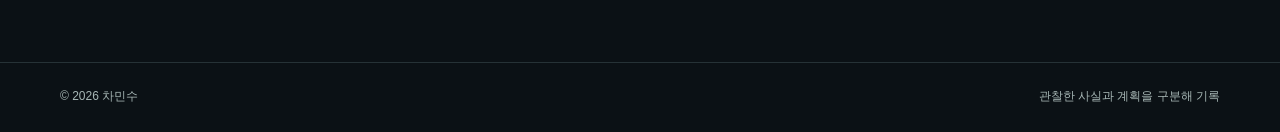
==== commit 7d9cb004: "feat: 본인 소개를 앞세운 포트폴리오 홈 구성" ====
--- a/demo.html
+++ b/demo.html
@@ -10,7 +10,7 @@
 </head>
 <body>
   <a class="skip-link" href="#main">본문으로 이동</a>
-  <header class="site-header"><div class="shell nav-row"><a class="brand" href="./"><span class="brand-mark">CM</span><span>차민수 <span class="brand-sub">/ AI lab</span></span></a><nav aria-label="주 메뉴"><a href="./">홈으로</a><a href="./#proof">검증 방식</a></nav></div></header>
+  <header class="site-header"><div class="shell nav-row"><a class="brand" href="./"><span class="brand-mark">CM</span><span>차민수 <span class="brand-sub">/ portfolio</span></span></a><nav aria-label="주 메뉴"><a href="./">홈으로</a><a href="./#proof">검증 방식</a></nav></div></header>
   <main id="main" class="demo-main shell">
     <div class="demo-intro"><span class="section-index">EXPERIMENT / 001</span><h1>“PASSED” 뒤에<br>무슨 일이 있었나</h1><p>같은 TODO 웹앱 과제를 세 에이전트 환경에 맡기고, 결과물을 별도로 검사했습니다.</p><div class="demo-disclaimer">2026년 개인 실험 기록을 시각화한 화면입니다. 과제 1종, 런타임별 소수 실행이므로 일반적인 성능 비교로 해석하면 안 됩니다. 공개용 검증 도구는 아직 개발 중입니다.</div></div>
 
--- a/styles.css
+++ b/styles.css
@@ -818,3 +818,38 @@
 .gate-flow .gate-blocked span{color:#edbf8b}
 @media(max-width:900px){.proof-method{grid-template-columns:repeat(2,1fr)}.method-step:nth-child(2){border-right:0}.method-step:nth-child(-n+2){border-bottom:1px solid var(--line)}.secondary-grid{grid-template-columns:1fr;gap:25px}.map-branches{grid-template-columns:1fr}.map-branches:before{display:none}.branch small{min-height:0}.experiment-rail{grid-template-columns:repeat(2,1fr)}.experiment-rail>div:nth-child(2){border-right:0}.experiment-rail>div:nth-child(-n+2){border-bottom:1px solid var(--line)}}
 @media(max-width:600px){.finding-grid,.proof-method{grid-template-columns:1fr}.finding-card{min-height:0}.method-step,.method-step:nth-child(2){border-right:0;border-bottom:1px solid var(--line)}.method-step:last-child{border-bottom:0}.secondary-section,.evidence-strip{padding-block:70px}.bar-chart{padding:20px}.bar-line{grid-template-columns:80px 1fr 45px;gap:7px}.bar-line>span{font-size:10px}.experiment-rail{grid-template-columns:1fr 1fr}.experiment-rail>div{padding:12px}.experiment-rail strong{font-size:13px}.experiment-rail small{font-size:10px}.comparison{grid-template-columns:1fr}.comparison-arrow{min-height:25px}.port-map{grid-template-columns:1fr 26px 1fr}.port-client,.port-server{padding:10px;font-size:12px}.process-visual{display:block}.process-check{border-left:0;border-top:1px solid #735d4c;padding:14px 0 0;margin-top:14px}.gate-flow{grid-template-columns:1fr}}
+
+/* Personal profile */
+.personal-hero{grid-template-columns:1.1fr .9fr}
+.personal-hero h1{font-size:clamp(40px,4.9vw,69px)}
+.personal-hero .lead{max-width:650px}
+.profile-visual{position:relative;min-height:525px;border:1px solid #52655e;border-radius:18px;background:radial-gradient(circle at 50% 34%,#24433a 0,#172628 38%,#111c1f 74%);padding:26px;overflow:hidden;box-shadow:0 35px 90px #0006}
+.profile-visual:before,.profile-visual:after{content:"";position:absolute;width:300px;height:300px;border:1px solid #ffffff12;border-radius:50%;left:50%;top:27%;transform:translate(-50%,-50%);pointer-events:none}
+.profile-visual:after{width:430px;height:430px;border-color:#ffffff08}
+.profile-visual .visual-header,.profile-visual .profile-title,.profile-visual .profile-facts,.profile-visual .profile-bottom{position:relative;z-index:1}
+.profile-monogram{position:relative;z-index:1;display:grid;place-items:center;width:168px;height:168px;margin:46px auto 22px;border:1px solid var(--accent);border-radius:50%;background:#c2eb7015;color:var(--accent);font:600 63px/1 ui-monospace,SFMono-Regular,Consolas,monospace;letter-spacing:-.09em}
+.profile-monogram span{position:absolute;bottom:31px;font:600 12px/1.2 -apple-system,BlinkMacSystemFont,"Apple SD Gothic Neo",sans-serif;letter-spacing:0;color:#e5f7ca}
+.profile-title{text-align:center}
+.profile-title strong,.profile-title span{display:block}
+.profile-title strong{font-size:24px;letter-spacing:-.04em}
+.profile-title span{font-size:13px;color:var(--muted)}
+.profile-facts{display:grid;grid-template-columns:repeat(3,1fr);margin-top:30px;border-top:1px solid #486057;border-bottom:1px solid #486057}
+.profile-facts div{padding:15px 8px;text-align:center;border-right:1px solid #486057}
+.profile-facts div:last-child{border:0}
+.profile-facts strong,.profile-facts span{display:block}
+.profile-facts strong{font-size:25px;color:var(--accent);line-height:1.2}
+.profile-facts span{font-size:11px;color:#b8c9bf;margin-top:5px}
+.profile-bottom{font-size:12px;color:#c7d5ca;line-height:1.7;margin-top:17px;text-align:center}
+.identity-section{padding-block:94px 106px;background:#111a1d;border-block:1px solid var(--line)}
+.identity-grid{display:grid;grid-template-columns:repeat(3,1fr);gap:18px;margin-top:45px}
+.identity-card{display:flex;flex-direction:column;min-height:270px;padding:28px;border:1px solid #40544e;border-radius:12px;background:#182528}
+.identity-icon{display:grid;place-items:center;width:34px;height:34px;border:1px solid var(--accent);border-radius:8px;color:var(--accent);font:700 12px ui-monospace,SFMono-Regular,Consolas,monospace}
+.identity-card h3{font-size:25px;letter-spacing:-.04em;margin:24px 0 8px}
+.identity-card p{font-size:15px;color:#c6d2cb;flex:1}
+.identity-foot{border-top:1px solid #3a5048;padding-top:12px;font-size:11px;color:var(--teal)}
+.identity-bridge{display:flex;align-items:center;gap:35px;flex-wrap:wrap;border-left:3px solid var(--accent);padding:17px 22px;margin-top:25px;background:#203127;font-size:14px}
+.identity-bridge strong{white-space:nowrap;color:var(--accent)}
+.identity-bridge span{color:#d0dfcf}
+.identity-bridge i{font-style:normal;color:var(--accent);margin-inline:7px}
+@media(max-width:850px){.personal-hero{grid-template-columns:1fr}.profile-visual{max-width:650px;width:100%;margin-inline:auto}.identity-grid{grid-template-columns:1fr}.identity-card{min-height:0}}
+@media(max-width:600px){.personal-hero h1{font-size:clamp(37px,9.2vw,50px)}.profile-visual{min-height:0;padding:20px}.profile-monogram{margin:35px auto 18px}.identity-section{padding-block:70px}.identity-bridge{gap:8px}.identity-bridge span{line-height:1.9}}
